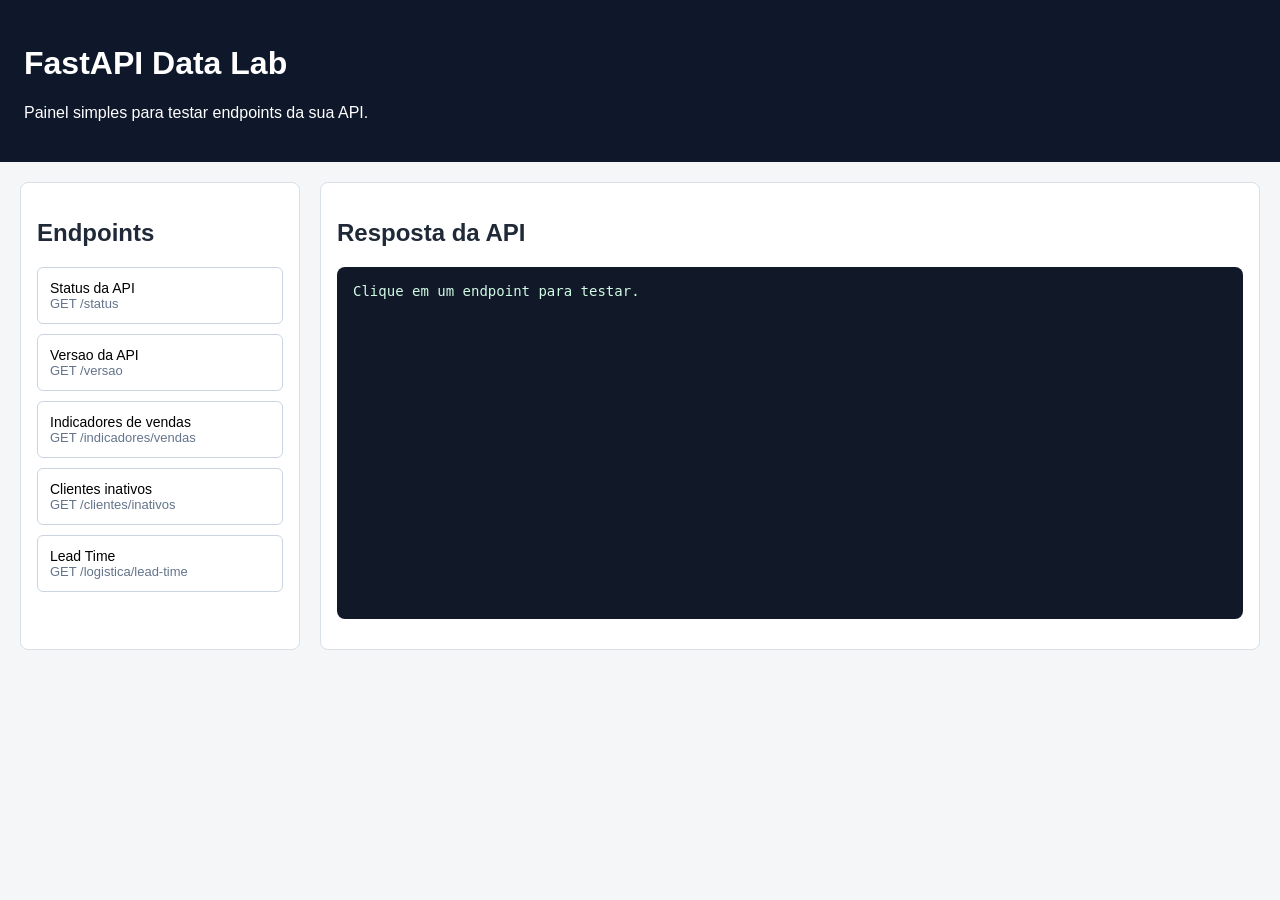
==== frontend/index.html @ a7f1edc0 "..." ====
<!DOCTYPE html>
<html lang="pt-BR">
<head>
    <meta charset="UTF-8">
    <meta name="viewport" content="width=device-width, initial-scale=1.0">
    <title>FastAPI Data Lab</title>
    <style>
        body {
            margin: 0;
            font-family: Arial, sans-serif;
            background: #f4f6f8;
            color: #1f2937;
        }

        header {
            background: #0f172a;
            color: white;
            padding: 24px;
        }

        main {
            display: grid;
            grid-template-columns: 280px 1fr;
            gap: 20px;
            padding: 20px;
        }

        aside,
        section {
            background: white;
            border: 1px solid #d9e0e8;
            border-radius: 8px;
            padding: 16px;
        }

        button {
            width: 100%;
            margin-bottom: 10px;
            padding: 12px;
            border: 1px solid #cbd5e1;
            border-radius: 6px;
            background: #ffffff;
            cursor: pointer;
            text-align: left;
            font-size: 14px;
        }

        button:hover {
            background: #eef2f7;
        }

        pre {
            min-height: 320px;
            overflow: auto;
            background: #111827;
            color: #d1fae5;
            border-radius: 8px;
            padding: 16px;
            font-size: 14px;
        }

        .endpoint {
            color: #64748b;
            font-size: 13px;
        }

        @media (max-width: 800px) {
            main {
                grid-template-columns: 1fr;
            }
        }
    </style>
</head>
<body>
    <header>
        <h1>FastAPI Data Lab</h1>
        <p>Painel simples para testar endpoints da sua API.</p>
    </header>

    <main>
        <aside>
            <h2>Endpoints</h2>
            <button onclick="chamarApi('/status')">
                Status da API
                <div class="endpoint">GET /status</div>
            </button>
            <button onclick="chamarApi('/versao')">
                Versao da API
                <div class="endpoint">GET /versao</div>
            </button>
            <button onclick="chamarApi('/indicadores/vendas')">
                Indicadores de vendas
                <div class="endpoint">GET /indicadores/vendas</div>
            </button>
            <button onclick="chamarApi('/clientes/inativos')">
                Clientes inativos
                <div class="endpoint">GET /clientes/inativos</div>
            </button>
            <button onclick="chamarApi('/logistica/lead-time')">
                Lead Time
                <div class="endpoint">GET /logistica/lead-time</div>
            </button>
        </aside>

        <section>
            <h2>Resposta da API</h2>
            <pre id="resultado">Clique em um endpoint para testar.</pre>
        </section>
    </main>

    <script>
        async function chamarApi(endpoint) {
            const resposta = await fetch(endpoint);
            const dados = await resposta.json();
            document.getElementById("resultado").textContent = JSON.stringify(dados, null, 4);
        }
    </script>
</body>
</html>
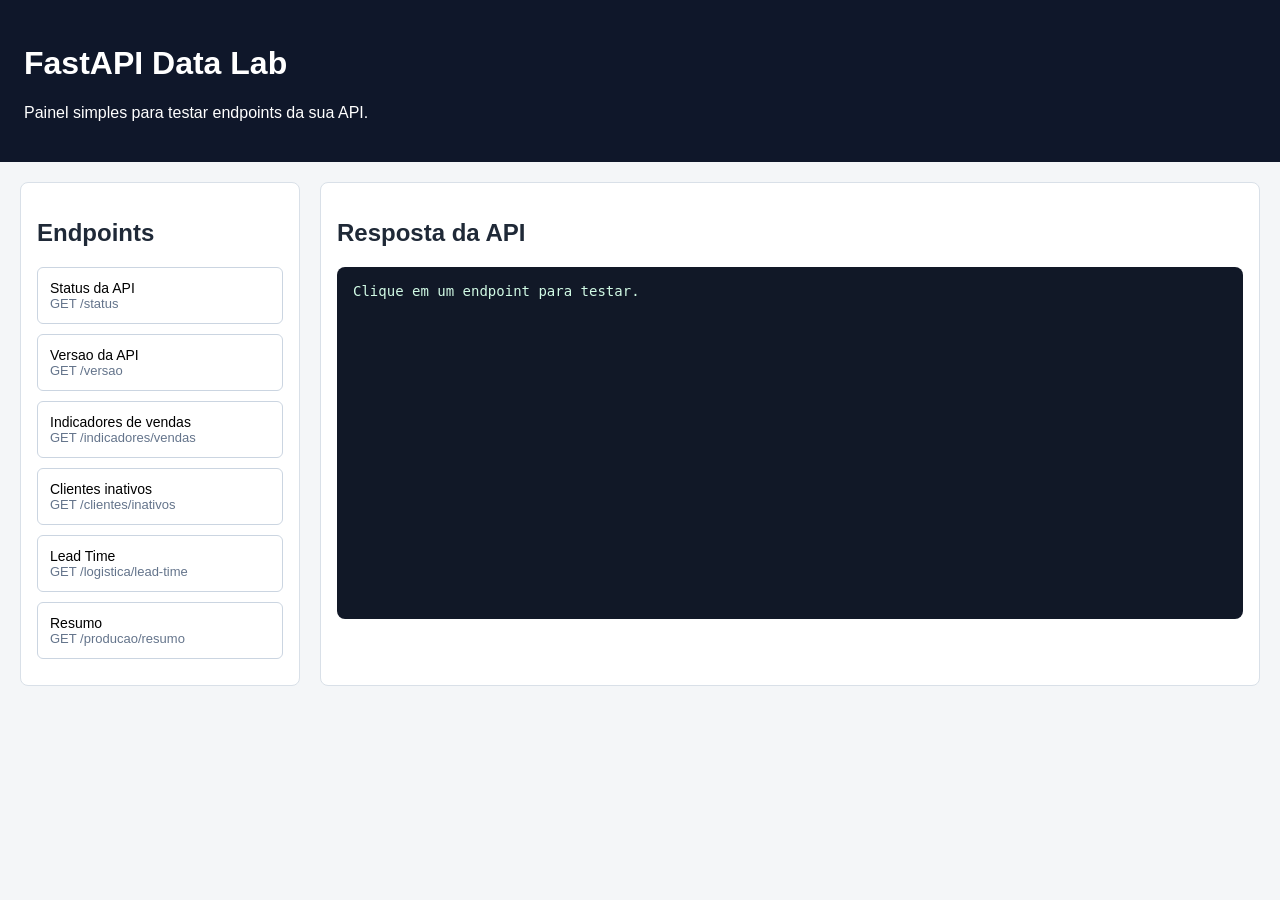
==== commit 12c7c3f1: "..." ====
--- a/frontend/index.html
+++ b/frontend/index.html
@@ -4,72 +4,7 @@
     <meta charset="UTF-8">
     <meta name="viewport" content="width=device-width, initial-scale=1.0">
     <title>FastAPI Data Lab</title>
-    <style>
-        body {
-            margin: 0;
-            font-family: Arial, sans-serif;
-            background: #f4f6f8;
-            color: #1f2937;
-        }
-
-        header {
-            background: #0f172a;
-            color: white;
-            padding: 24px;
-        }
-
-        main {
-            display: grid;
-            grid-template-columns: 280px 1fr;
-            gap: 20px;
-            padding: 20px;
-        }
-
-        aside,
-        section {
-            background: white;
-            border: 1px solid #d9e0e8;
-            border-radius: 8px;
-            padding: 16px;
-        }
-
-        button {
-            width: 100%;
-            margin-bottom: 10px;
-            padding: 12px;
-            border: 1px solid #cbd5e1;
-            border-radius: 6px;
-            background: #ffffff;
-            cursor: pointer;
-            text-align: left;
-            font-size: 14px;
-        }
-
-        button:hover {
-            background: #eef2f7;
-        }
-
-        pre {
-            min-height: 320px;
-            overflow: auto;
-            background: #111827;
-            color: #d1fae5;
-            border-radius: 8px;
-            padding: 16px;
-            font-size: 14px;
-        }
-
-        .endpoint {
-            color: #64748b;
-            font-size: 13px;
-        }
-
-        @media (max-width: 800px) {
-            main {
-                grid-template-columns: 1fr;
-            }
-        }
-    </style>
+    <link rel="stylesheet" href="/frontend/style.css">
 </head>
 <body>
     <header>
@@ -100,6 +35,10 @@
                 Lead Time
                 <div class="endpoint">GET /logistica/lead-time</div>
             </button>
+            <button onclick="chamarApi('/producao/resumo')">
+                Resumo
+                <div class="endpoint">GET /producao/resumo</div>
+            </button>
         </aside>
 
         <section>
@@ -108,12 +47,6 @@
         </section>
     </main>
 
-    <script>
-        async function chamarApi(endpoint) {
-            const resposta = await fetch(endpoint);
-            const dados = await resposta.json();
-            document.getElementById("resultado").textContent = JSON.stringify(dados, null, 4);
-        }
-    </script>
+    <script src="/frontend/script.js"></script>
 </body>
 </html>
--- a/frontend/style.css
+++ b/frontend/style.css
@@ -0,0 +1,64 @@
+body {
+    margin: 0;
+    font-family: Arial, sans-serif;
+    background: #f4f6f8;
+    color: #1f2937;
+}
+
+header {
+    background: #0f172a;
+    color: white;
+    padding: 24px;
+}
+
+main {
+    display: grid;
+    grid-template-columns: 280px 1fr;
+    gap: 20px;
+    padding: 20px;
+}
+
+aside,
+section {
+    background: white;
+    border: 1px solid #d9e0e8;
+    border-radius: 8px;
+    padding: 16px;
+}
+
+button {
+    width: 100%;
+    margin-bottom: 10px;
+    padding: 12px;
+    border: 1px solid #cbd5e1;
+    border-radius: 6px;
+    background: #ffffff;
+    cursor: pointer;
+    text-align: left;
+    font-size: 14px;
+}
+
+button:hover {
+    background: #eef2f7;
+}
+
+pre {
+    min-height: 320px;
+    overflow: auto;
+    background: #111827;
+    color: #d1fae5;
+    border-radius: 8px;
+    padding: 16px;
+    font-size: 14px;
+}
+
+.endpoint {
+    color: #64748b;
+    font-size: 13px;
+}
+
+@media (max-width: 800px) {
+    main {
+        grid-template-columns: 1fr;
+    }
+}
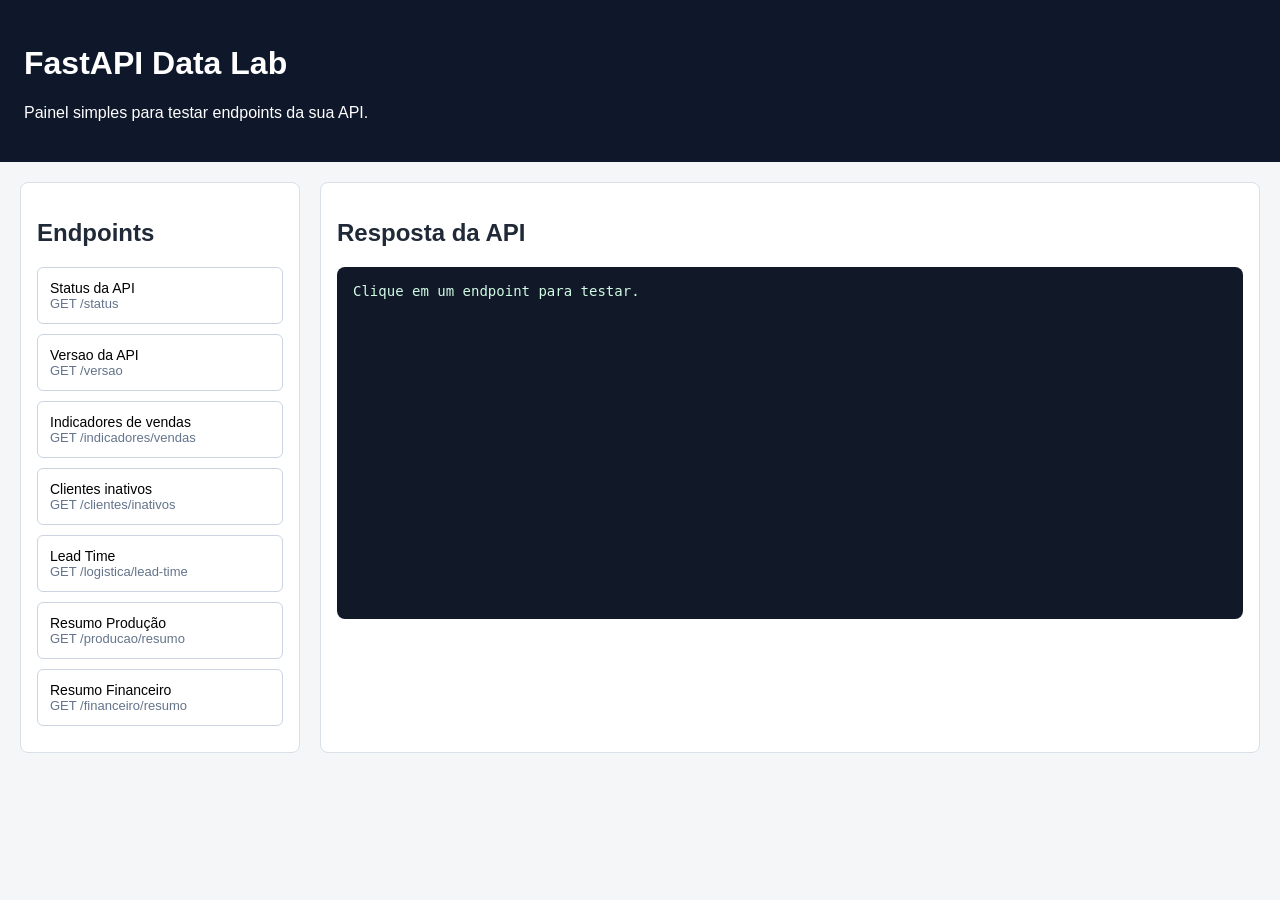
==== commit 70239735: "..." ====
--- a/frontend/index.html
+++ b/frontend/index.html
@@ -36,8 +36,12 @@
                 <div class="endpoint">GET /logistica/lead-time</div>
             </button>
             <button onclick="chamarApi('/producao/resumo')">
-                Resumo
+                Resumo Produção
                 <div class="endpoint">GET /producao/resumo</div>
+            </button>
+            <button onclick="chamarApi('/financeiro/resumo')">
+                Resumo Financeiro
+                <div class="endpoint">GET /financeiro/resumo</div>
             </button>
         </aside>
 
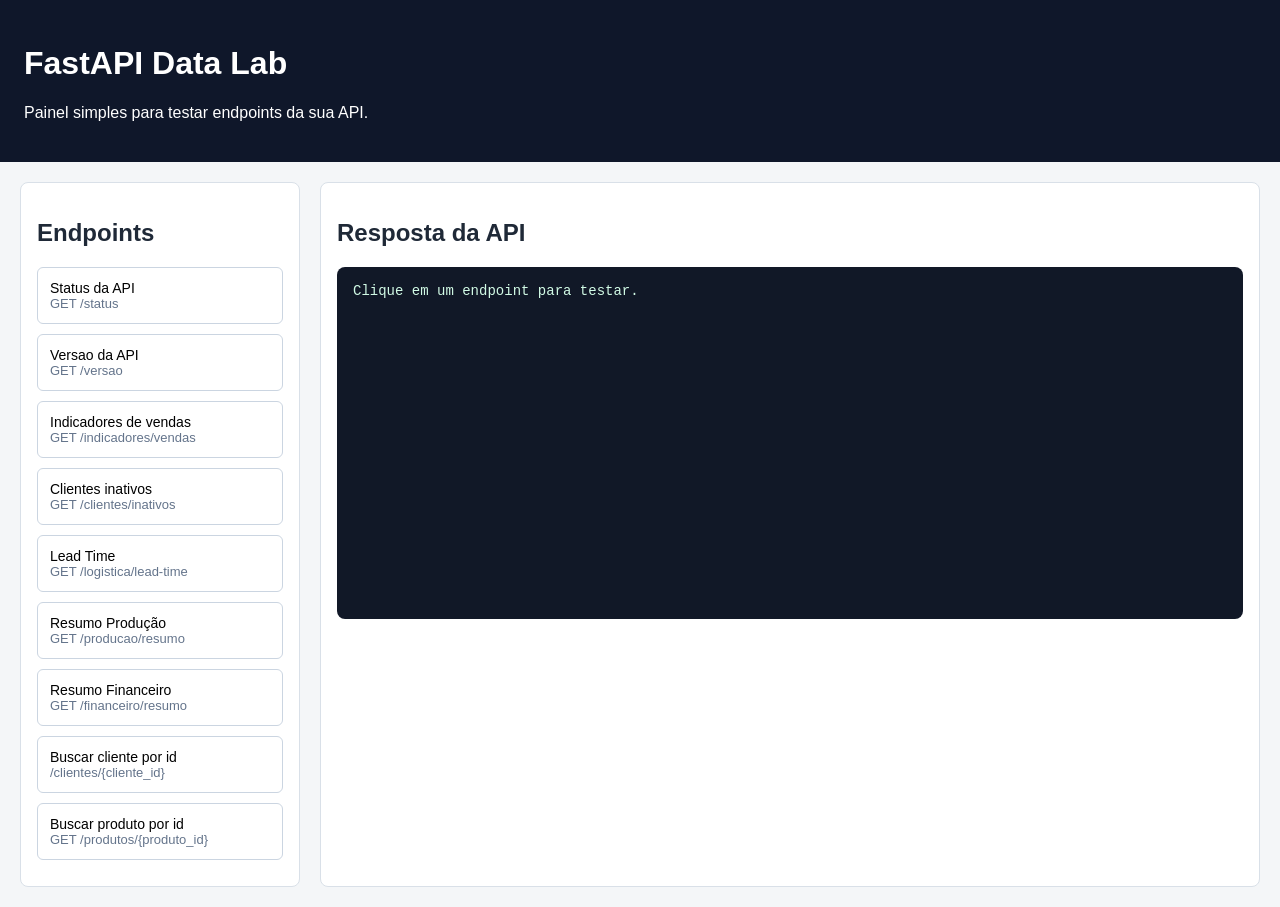
==== commit 3d4a5866: "Feature: Add product lookup endpoint with path parameter" ====
--- a/frontend/index.html
+++ b/frontend/index.html
@@ -43,8 +43,16 @@
                 Resumo Financeiro
                 <div class="endpoint">GET /financeiro/resumo</div>
             </button>
+            <button onclick="chamarApi('/clientes/101')">
+                Buscar cliente por id
+                <div class="endpoint">/clientes/{cliente_id}</div>
+            </button>
+            <button onclick="chamarApi('/produtos/101')">
+                Buscar produto por id
+                <div class="endpoint">GET /produtos/{produto_id}</div>
+            </button>
         </aside>
-
+        
         <section>
             <h2>Resposta da API</h2>
             <pre id="resultado">Clique em um endpoint para testar.</pre>
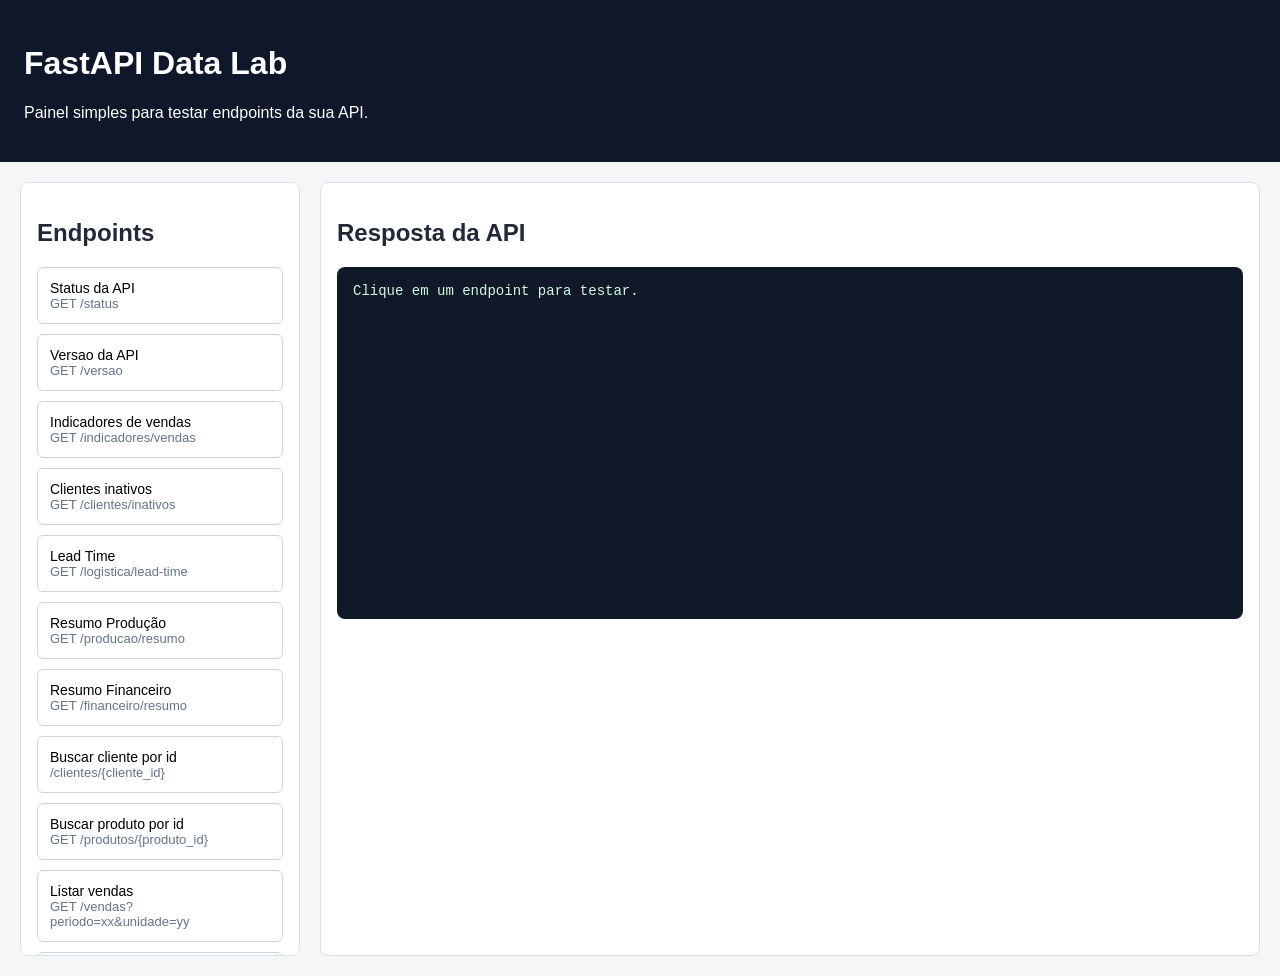
==== commit 120308ff: "Add orders endpoint with query filters" ====
--- a/frontend/index.html
+++ b/frontend/index.html
@@ -51,6 +51,14 @@
                 Buscar produto por id
                 <div class="endpoint">GET /produtos/{produto_id}</div>
             </button>
+            <button onclick="chamarApi('/vendas?periodo=maio&unidade=sp')">
+                Listar vendas
+                <div class="endpoint">GET /vendas?periodo=xx&unidade=yy</div>
+            </button>
+            <button onclick="chamarApi('/pedidos?status=pendente&unidade=sp')">
+                Listar pedidos
+                <div class="endpoint">GET /pedidos?status=xxx&unidade=yyy</div>
+            </button>
         </aside>
         
         <section>
--- a/frontend/style.css
+++ b/frontend/style.css
@@ -26,6 +26,10 @@
     padding: 16px;
 }
 
+aside {
+    max-height: calc(100vh - 160px);
+    overflow-y: auto;
+}
 button {
     width: 100%;
     margin-bottom: 10px;
@@ -61,4 +65,8 @@
     main {
         grid-template-columns: 1fr;
     }
+
+    aside {
+        max-height: none;
+    }
 }
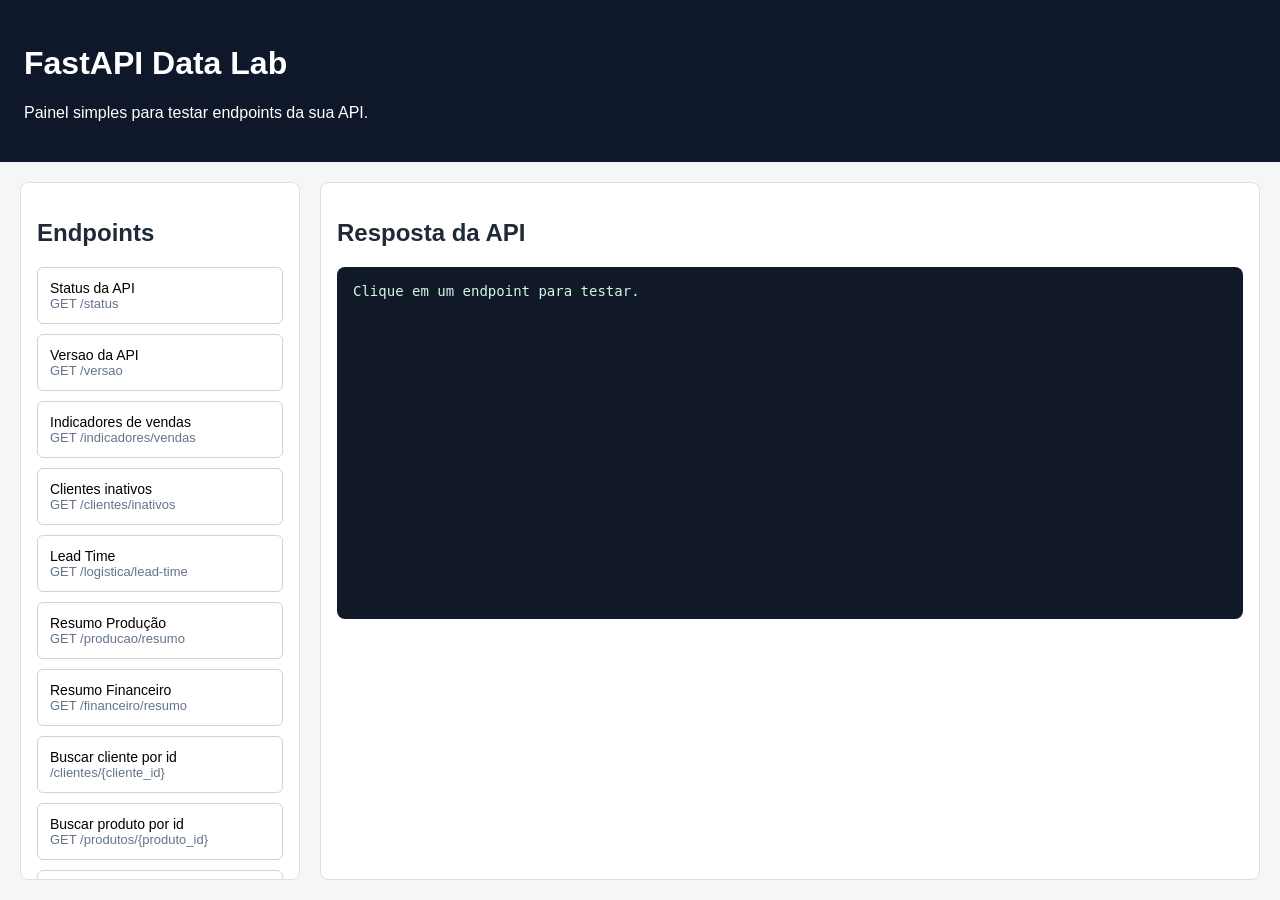
==== commit c2dd9f64: "Add seller sales endpoint and constrain sidebar scrolling" ====
--- a/frontend/index.html
+++ b/frontend/index.html
@@ -59,6 +59,14 @@
                 Listar pedidos
                 <div class="endpoint">GET /pedidos?status=xxx&unidade=yyy</div>
             </button>
+            <button onclick="chamarApi('/clientes/101/pedidos?status=ativo')">
+                Pedidos do cliente
+                <div class="endpoint">GET /clientes/{cliente_id}/pedidos?status=xxx</div>
+            </button>
+            <button onclick="chamarApi('/vendedores/22/vendas?periodo=maio')">
+                Vendas do vendedor
+                <div class="endpoint">GET /vendedores/{vendedor_id}/vendas?periodo=xxx</div>
+            </button>
         </aside>
         
         <section>
--- a/frontend/style.css
+++ b/frontend/style.css
@@ -1,8 +1,17 @@
+html {
+    height: 100%;
+    overflow: hidden;
+}
+
 body {
+    height: 100%;
     margin: 0;
     font-family: Arial, sans-serif;
     background: #f4f6f8;
     color: #1f2937;
+    overflow: hidden;
+    display: flex;
+    flex-direction: column;
 }
 
 header {
@@ -16,6 +25,9 @@
     grid-template-columns: 280px 1fr;
     gap: 20px;
     padding: 20px;
+    flex: 1;
+    min-height: 0;
+    overflow: hidden;
 }
 
 aside,
@@ -27,7 +39,7 @@
 }
 
 aside {
-    max-height: calc(100vh - 160px);
+    min-height: 0;
     overflow-y: auto;
 }
 button {
@@ -47,7 +59,7 @@
 }
 
 pre {
-    min-height: 320px;
+    height: 320px;
     overflow: auto;
     background: #111827;
     color: #d1fae5;
